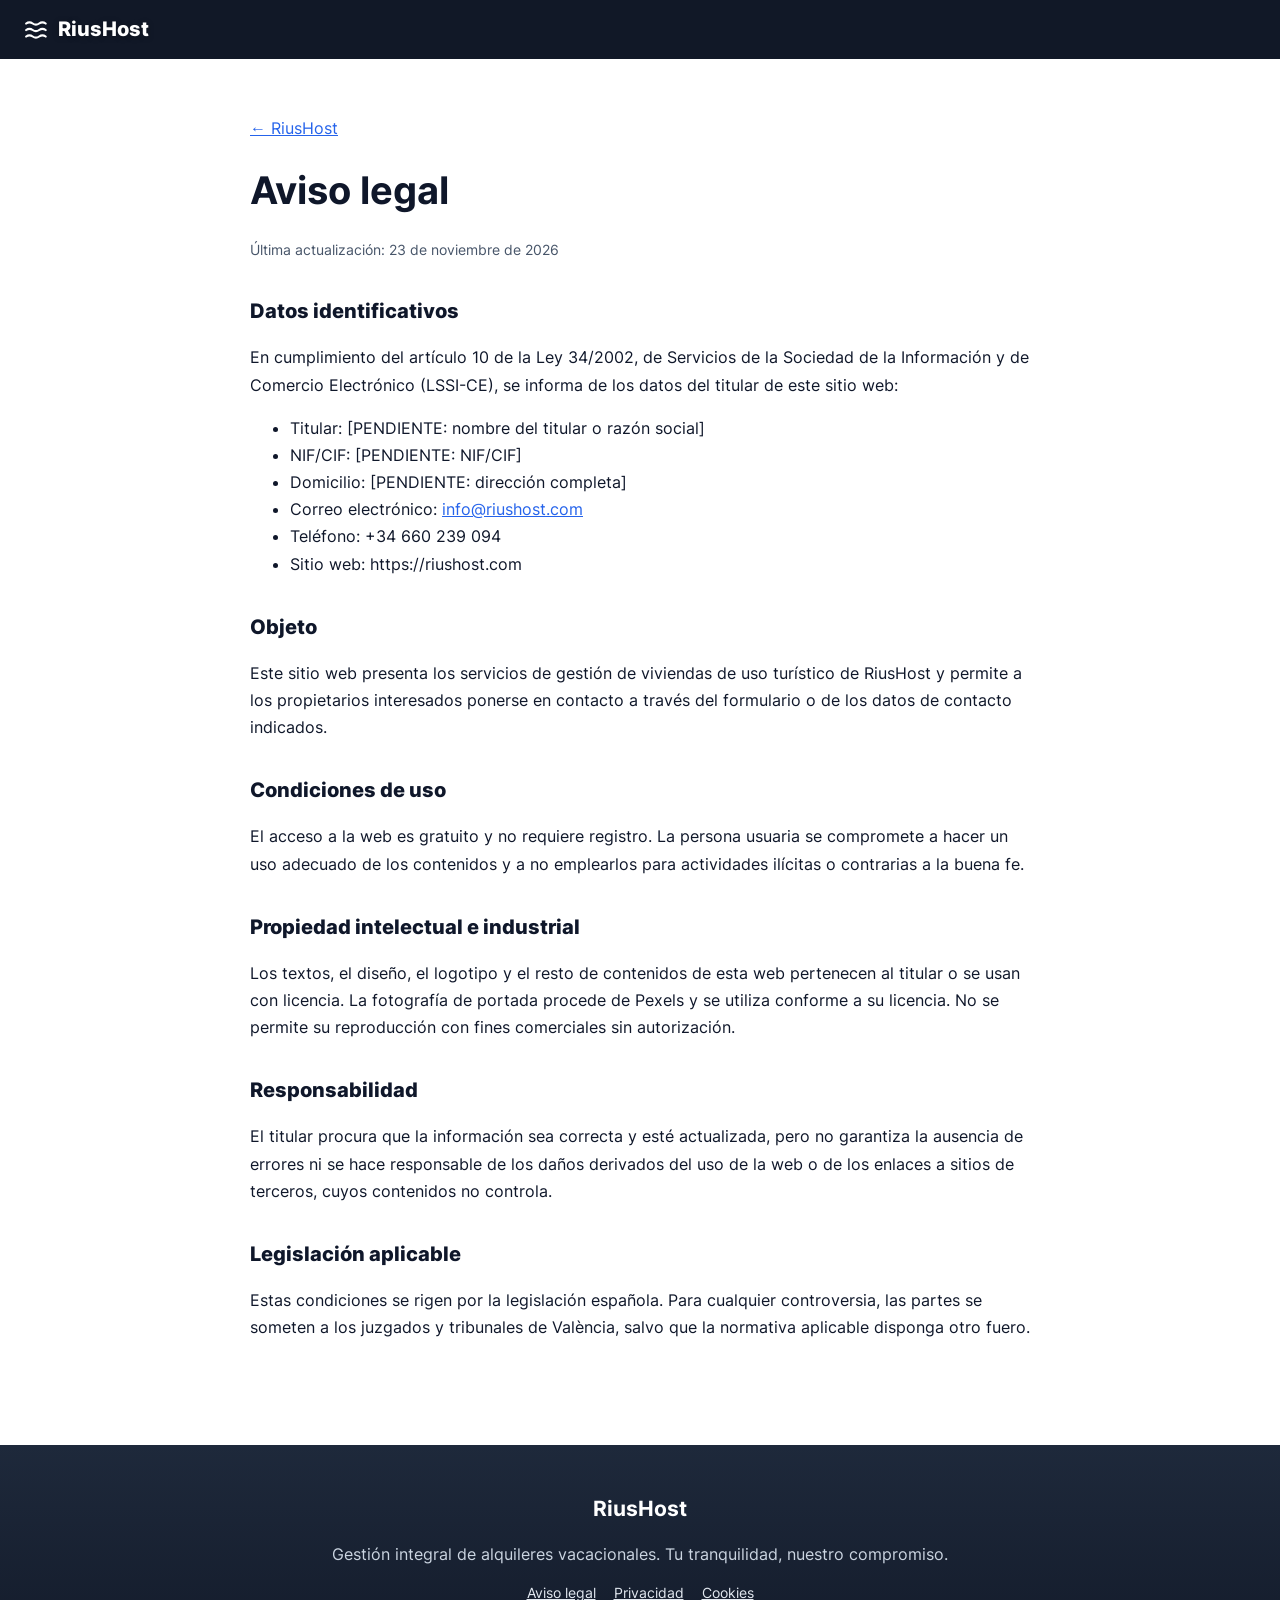
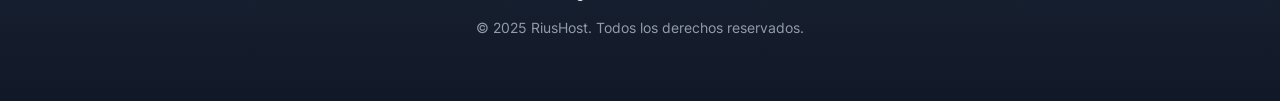
==== aviso-legal/index.html @ 0f1dc94e "Añade alemán, URL por idioma, preguntas frecuentes y páginas legales - Páginas pregeneradas por idio" ====
<!doctype html>
<html lang="es">
<head>
  <meta charset="UTF-8" />
  <meta name="viewport" content="width=device-width, initial-scale=1.0" />
  <title>Aviso legal · RiusHost</title>
  <meta name="description" content="Aviso legal de RiusHost." />
  <link rel="canonical" href="https://riushost.com/aviso-legal/" />

  <meta property="og:type" content="website" />
  <meta property="og:title" content="Aviso legal · RiusHost" />
  <meta property="og:description" content="Aviso legal de RiusHost." />
  <meta property="og:url" content="https://riushost.com/aviso-legal/" />
  <meta property="og:image" content="https://riushost.com/assets/hero.jpg" />
  <link rel="icon" href="/assets/favicon.svg" type="image/svg+xml" />
  <link rel="preload" href="/assets/fonts/inter-latin-400-normal.woff2" as="font" type="font/woff2" crossorigin />
  <link rel="stylesheet" href="/assets/styles.css" />
</head>
<body class="legal-page">
  <header class="topbar solid" id="top">
    <a class="brand" href="/" aria-label="RiusHost">
      <svg viewBox="0 0 24 24" width="26" height="26" aria-hidden="true"><path d="M2 6c2-1.5 4-1.5 6 0s4 1.5 6 0 4-1.5 6 0M2 12c2-1.5 4-1.5 6 0s4 1.5 6 0 4-1.5 6 0M2 18c2-1.5 4-1.5 6 0s4 1.5 6 0 4-1.5 6 0" fill="none" stroke="currentColor" stroke-width="2" stroke-linecap="round"/></svg>
      <span>RiusHost</span>
    </a>



  </header>

  <main class="section">
    <div class="wrap narrow legal">
      <p><a href="/">← RiusHost</a></p>
      <h1>Aviso legal</h1>
      <p class="small">Última actualización: 23 de noviembre de 2026</p>
        <h2>Datos identificativos</h2>
        <p>En cumplimiento del artículo 10 de la Ley 34/2002, de Servicios de la Sociedad de la Información y de Comercio Electrónico (LSSI-CE), se informa de los datos del titular de este sitio web:</p>
        <ul><li>Titular: [PENDIENTE: nombre del titular o razón social]</li><li>NIF/CIF: [PENDIENTE: NIF/CIF]</li><li>Domicilio: [PENDIENTE: dirección completa]</li><li>Correo electrónico: <a href="mailto:info@riushost.com">info@riushost.com</a></li><li>Teléfono: +34 660 239 094</li><li>Sitio web: https://riushost.com</li></ul>
        <h2>Objeto</h2>
        <p>Este sitio web presenta los servicios de gestión de viviendas de uso turístico de RiusHost y permite a los propietarios interesados ponerse en contacto a través del formulario o de los datos de contacto indicados.</p>
        <h2>Condiciones de uso</h2>
        <p>El acceso a la web es gratuito y no requiere registro. La persona usuaria se compromete a hacer un uso adecuado de los contenidos y a no emplearlos para actividades ilícitas o contrarias a la buena fe.</p>
        <h2>Propiedad intelectual e industrial</h2>
        <p>Los textos, el diseño, el logotipo y el resto de contenidos de esta web pertenecen al titular o se usan con licencia. La fotografía de portada procede de Pexels y se utiliza conforme a su licencia. No se permite su reproducción con fines comerciales sin autorización.</p>
        <h2>Responsabilidad</h2>
        <p>El titular procura que la información sea correcta y esté actualizada, pero no garantiza la ausencia de errores ni se hace responsable de los daños derivados del uso de la web o de los enlaces a sitios de terceros, cuyos contenidos no controla.</p>
        <h2>Legislación aplicable</h2>
        <p>Estas condiciones se rigen por la legislación española. Para cualquier controversia, las partes se someten a los juzgados y tribunales de València, salvo que la normativa aplicable disponga otro fuero.</p>
    </div>
  </main>
  <footer class="footer">
    <div class="wrap">
      <strong>RiusHost</strong>
      <p>Gestión integral de alquileres vacacionales. Tu tranquilidad, nuestro compromiso.</p>
      <nav class="legal-links" aria-label="Legal">
        <a href="/aviso-legal/">Aviso legal</a>
        <a href="/privacidad/">Privacidad</a>
        <a href="/cookies/">Cookies</a>
      </nav>
      <p class="small">© 2025 RiusHost. Todos los derechos reservados.</p>
    </div>
  </footer>

</body>
</html>
---- assets/styles.css ----
@font-face { font-family: Inter; font-style: normal; font-weight: 400; font-display: swap; src: url(/assets/fonts/inter-latin-400-normal.woff2) format('woff2'); }
@font-face { font-family: Inter; font-style: normal; font-weight: 500; font-display: swap; src: url(/assets/fonts/inter-latin-500-normal.woff2) format('woff2'); }
@font-face { font-family: Inter; font-style: normal; font-weight: 600; font-display: swap; src: url(/assets/fonts/inter-latin-600-normal.woff2) format('woff2'); }
@font-face { font-family: Inter; font-style: normal; font-weight: 700; font-display: swap; src: url(/assets/fonts/inter-latin-700-normal.woff2) format('woff2'); }
@font-face { font-family: Inter; font-style: normal; font-weight: 800; font-display: swap; src: url(/assets/fonts/inter-latin-800-normal.woff2) format('woff2'); }
:root {
  --ink: #0f172a;
  --muted: #475569;
  --line: #e2e8f0;
  --bg: #ffffff;
  --bg-alt: #f0f7ff;
  --brand: #0ea5e9;
  --brand-2: #2563eb;
  --navy: #111827;
  --radius: 16px;
}
* { box-sizing: border-box; }
html { scroll-behavior: smooth; }
body { margin: 0; font-family: Inter, -apple-system, BlinkMacSystemFont, "Segoe UI", sans-serif; color: var(--ink); background: var(--bg); line-height: 1.55; }
img { max-width: 100%; display: block; }
a { color: var(--brand-2); }

.topbar { position: fixed; inset: 0 0 auto 0; z-index: 10; display: flex; align-items: center; gap: 16px; padding: 14px 24px; color: #fff; background: linear-gradient(to bottom, rgba(15,23,42,.45), rgba(15,23,42,0)); }
.brand { display: flex; align-items: center; gap: 8px; color: #fff; text-decoration: none; font-weight: 800; font-size: 1.25rem; text-shadow: 0 1px 6px rgba(0,0,0,.3); }
.nav { display: flex; gap: 22px; margin-left: auto; }
.nav a { color: #fff; text-decoration: none; font-weight: 500; text-shadow: 0 1px 6px rgba(0,0,0,.3); }
.nav a:hover { text-decoration: underline; }
.langs { display: flex; gap: 2px; padding: 3px; border-radius: 999px; background: rgba(255,255,255,.2); backdrop-filter: blur(6px); }
.langs a { color: #fff; text-decoration: none; font: 600 .75rem Inter, sans-serif; padding: 6px 9px; border-radius: 999px; }
.langs a:hover { background: rgba(255,255,255,.18); }
.langs a[aria-current="true"] { background: #fff; color: var(--brand-2); }
.topbar { transition: background .25s, box-shadow .25s; }
.topbar.scrolled { background: rgba(15,23,42,.92); box-shadow: 0 4px 18px rgba(0,0,0,.18); backdrop-filter: blur(6px); }
.topbar.solid { position: sticky; background: var(--navy); }
.nav-langs { display: none; }
.menu-btn { display: none; border: 0; background: rgba(255,255,255,.2); color: #fff; padding: 8px; border-radius: 10px; cursor: pointer; }

.hero { position: relative; min-height: 92vh; display: grid; place-items: center; text-align: center; color: #fff; overflow: hidden; background: #7aa7c7; }
.hero-img { position: absolute; inset: 0; width: 100%; height: 100%; object-fit: cover; object-position: center 65%; }
.hero-overlay { position: absolute; inset: 0; background:
  radial-gradient(ellipse 70% 55% at 50% 52%, rgba(8,18,38,.55), rgba(8,18,38,0) 75%),
  linear-gradient(180deg, rgba(8,18,38,.45) 0%, rgba(8,18,38,.30) 35%, rgba(8,18,38,.55) 100%); }
.hero-content { position: relative; max-width: 860px; padding: 120px 20px 60px; }
.hero h1 { font-size: clamp(2.1rem, 5.5vw, 4rem); line-height: 1.08; margin: 0 0 18px; font-weight: 800; text-wrap: balance; text-shadow: 0 2px 4px rgba(0,0,0,.35), 0 4px 24px rgba(0,0,0,.4); }
.hero p { font-size: clamp(1.05rem, 2vw, 1.3rem); font-weight: 500; margin: 0 auto 30px; max-width: 640px; text-shadow: 0 1px 2px rgba(0,0,0,.55), 0 2px 18px rgba(0,0,0,.45); }

.btn { display: inline-block; border: 0; cursor: pointer; padding: 14px 30px; border-radius: 999px; color: #fff; font: 700 1rem Inter, sans-serif; text-decoration: none; background: linear-gradient(90deg, var(--brand), var(--brand-2)); box-shadow: 0 10px 24px rgba(37,99,235,.35); transition: transform .15s; }
.btn:hover { transform: translateY(-2px); }
.btn:disabled { opacity: .6; cursor: wait; }

.section { padding: 88px 0; }
.section.alt { background: linear-gradient(180deg, #fff, var(--bg-alt)); }
.wrap { max-width: 1160px; margin: 0 auto; padding: 0 20px; }
h2 { font-size: clamp(1.8rem, 3.5vw, 2.6rem); text-align: center; margin: 0 0 10px; font-weight: 800; }
h2.mt { margin-top: 88px; }
.lead { text-align: center; color: var(--muted); font-size: 1.1rem; max-width: 680px; margin: 0 auto 44px; }

.grid { display: grid; gap: 22px; }
.grid-3 { grid-template-columns: repeat(3, 1fr); }
.grid-4 { grid-template-columns: repeat(4, 1fr); }
.grid-2 { grid-template-columns: repeat(2, 1fr); max-width: 900px; margin: 0 auto; }
.card { background: #fff; border: 1px solid var(--line); border-radius: var(--radius); padding: 28px; box-shadow: 0 6px 20px rgba(15,23,42,.05); }
.card h3 { margin: 0 0 8px; font-size: 1.15rem; }
.card p { margin: 0; color: var(--muted); }
.icon { width: 52px; height: 52px; border-radius: 14px; display: grid; place-items: center; font-size: 1.5rem; margin-bottom: 16px; background: linear-gradient(135deg, #e0f2fe, #dbeafe); }
.benefit { text-align: center; }
.benefit .icon { margin: 0 auto 16px; }
.price { border-top: 4px solid var(--brand); }

.banner { margin-top: 56px; padding: 44px 28px; text-align: center; color: #fff; border-radius: 24px; background: linear-gradient(90deg, var(--brand), var(--brand-2)); }
.banner h3 { margin: 0 0 8px; font-size: clamp(1.4rem, 3vw, 2rem); }
.banner p { margin: 0; opacity: .95; }

.contact { display: grid; grid-template-columns: 1fr 1.4fr; gap: 24px; align-items: start; }
.contact-card dl { margin: 22px 0; }
.contact-card dt { font-weight: 600; margin-top: 12px; }
.contact-card dd { margin: 2px 0 0; }
.trust { font-style: italic; }
.form { display: grid; gap: 16px; }
.form label { display: grid; gap: 6px; font-weight: 600; font-size: .92rem; }
.form input, .form select, .form textarea { width: 100%; font: 400 1rem Inter, sans-serif; padding: 11px 12px; border: 1px solid #cbd5e1; border-radius: 10px; background: #fff; color: var(--ink); }
.form input:focus, .form select:focus, .form textarea:focus { outline: 2px solid var(--brand); outline-offset: 1px; }
.row { display: flex; gap: 8px; }
.row:not(.two) select { max-width: 45%; }
.row.two { display: grid; grid-template-columns: 1fr 1fr; gap: 16px; }
.status { margin: 0; font-weight: 600; }
.status.ok { color: #047857; }
.status.err { color: #b91c1c; }

.footer { background: linear-gradient(180deg, #1e293b, var(--navy)); color: #cbd5e1; text-align: center; padding: 48px 0; }
.footer strong { color: #fff; font-size: 1.3rem; }
.footer .small { font-size: .85rem; opacity: .7; }

@media (max-width: 960px) {
  .grid-3 { grid-template-columns: repeat(2, 1fr); }
  .grid-4 { grid-template-columns: repeat(2, 1fr); }
  .contact { grid-template-columns: 1fr; }
}
@media (max-width: 720px) {
  .topbar { padding: 12px 16px; gap: 10px; }
  .menu-btn { display: block; }
  .nav { display: none; position: absolute; top: 60px; right: 16px; flex-direction: column; gap: 4px; background: #fff; padding: 10px; border-radius: 12px; box-shadow: 0 12px 30px rgba(0,0,0,.15); }
  .nav.open { display: flex; }
  .nav a { color: var(--ink); text-shadow: none; padding: 8px 12px; }
  .langs { display: none; }
  .menu-btn { margin-left: auto; }
  .nav-langs { display: flex; flex-wrap: wrap; gap: 4px; border-top: 1px solid var(--line); margin-top: 6px; padding-top: 8px; }
  .nav .nav-langs a { padding: 6px 8px; font-size: .8rem; font-weight: 600; border-radius: 8px; }
  .nav .nav-langs a[aria-current="true"] { background: var(--bg-alt); color: var(--brand-2); }
  .grid-3, .grid-4, .grid-2, .row.two { grid-template-columns: 1fr; }
  .section { padding: 64px 0; }
  .wrap { padding: 0 16px; }
}
@media (max-width: 400px) {
  .brand span { display: none; }
}

/* Formulario: etiquetas sueltas + casilla de privacidad */
.form > label { font-weight: 600; font-size: .92rem; margin-bottom: -10px; }
.field { display: grid; gap: 6px; }
.field label { font-weight: 600; font-size: .92rem; }
.form label.consent { display: flex; gap: 10px; align-items: flex-start; font-weight: 400; font-size: .9rem; color: var(--muted); margin: 0; }
.consent input { width: 18px; height: 18px; margin: 2px 0 0; flex: none; accent-color: var(--brand-2); }

/* Preguntas frecuentes */
.wrap.narrow { max-width: 820px; }
.faq { display: grid; gap: 12px; }
.faq details { background: #fff; border: 1px solid var(--line); border-radius: 12px; padding: 0 22px; }
.faq summary { cursor: pointer; list-style: none; padding: 18px 28px 18px 0; font-weight: 600; position: relative; }
.faq summary::-webkit-details-marker { display: none; }
.faq summary::after { content: "+"; position: absolute; right: 0; top: 14px; font-size: 1.4rem; color: var(--brand-2); }
.faq details[open] summary::after { content: "–"; }
.faq details p { margin: 0 0 18px; color: var(--muted); }
.faq summary:focus-visible { outline: 2px solid var(--brand); outline-offset: 4px; border-radius: 6px; }

/* Pie y páginas legales */
.legal-links { display: flex; justify-content: center; flex-wrap: wrap; gap: 18px; margin: 10px 0; }
.legal-links a { color: #e2e8f0; font-size: .9rem; }
.legal { line-height: 1.7; }
.legal h1 { font-size: clamp(1.8rem, 4vw, 2.4rem); margin: 8px 0 4px; }
.legal h2 { text-align: left; font-size: 1.25rem; margin: 32px 0 8px; }
.legal .small { color: var(--muted); font-size: .9rem; }
.legal-page .section { padding-top: 40px; }
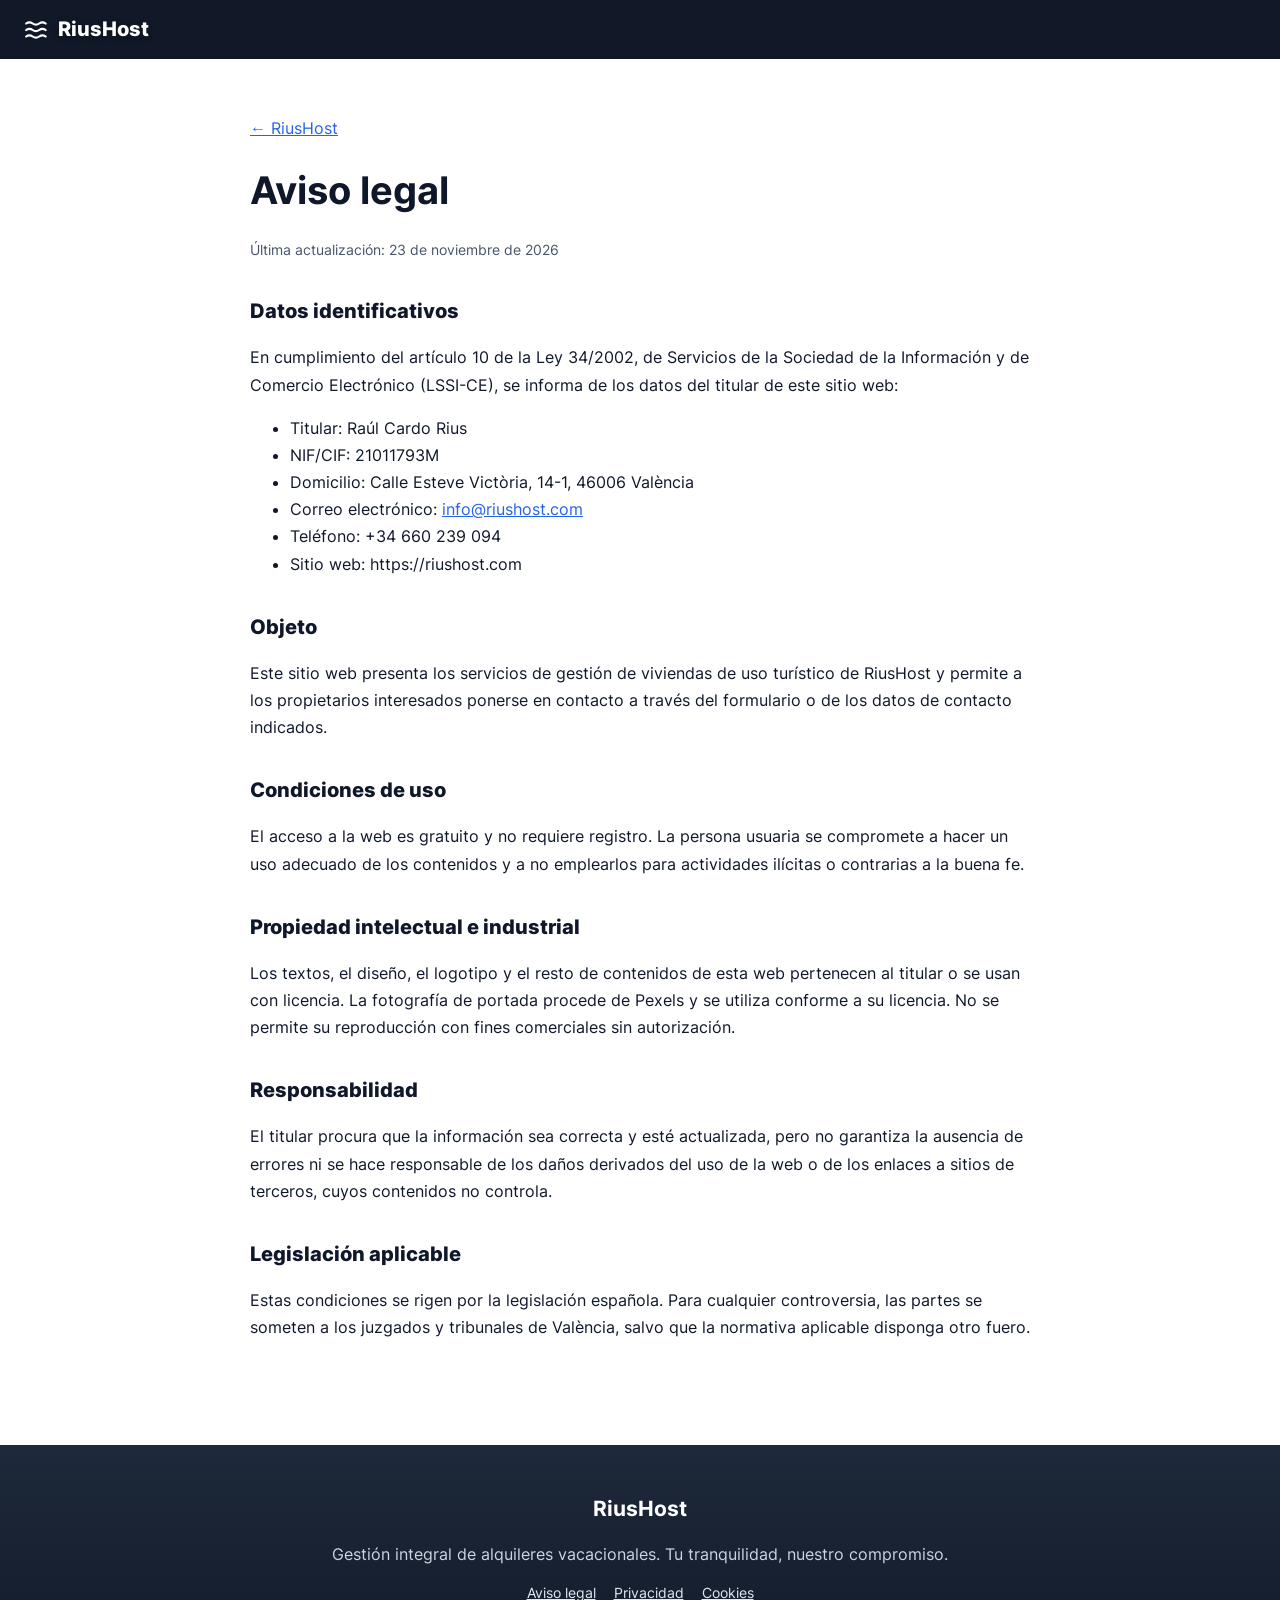
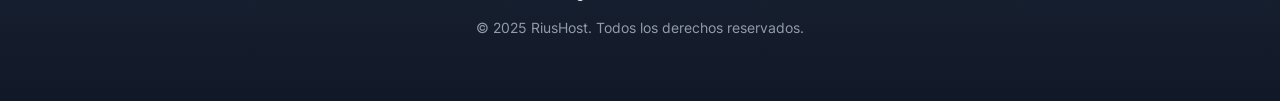
==== commit 1051539b: "Añade los datos del titular a las páginas legales Co-Authored-By: Claude Opus 5.5 <noreply@anthropic" ====
--- a/aviso-legal/index.html
+++ b/aviso-legal/index.html
@@ -34,7 +34,7 @@
       <p class="small">Última actualización: 23 de noviembre de 2026</p>
         <h2>Datos identificativos</h2>
         <p>En cumplimiento del artículo 10 de la Ley 34/2002, de Servicios de la Sociedad de la Información y de Comercio Electrónico (LSSI-CE), se informa de los datos del titular de este sitio web:</p>
-        <ul><li>Titular: [PENDIENTE: nombre del titular o razón social]</li><li>NIF/CIF: [PENDIENTE: NIF/CIF]</li><li>Domicilio: [PENDIENTE: dirección completa]</li><li>Correo electrónico: <a href="mailto:info@riushost.com">info@riushost.com</a></li><li>Teléfono: +34 660 239 094</li><li>Sitio web: https://riushost.com</li></ul>
+        <ul><li>Titular: Raúl Cardo Rius</li><li>NIF/CIF: 21011793M</li><li>Domicilio: Calle Esteve Victòria, 14-1, 46006 València</li><li>Correo electrónico: <a href="mailto:info@riushost.com">info@riushost.com</a></li><li>Teléfono: +34 660 239 094</li><li>Sitio web: https://riushost.com</li></ul>
         <h2>Objeto</h2>
         <p>Este sitio web presenta los servicios de gestión de viviendas de uso turístico de RiusHost y permite a los propietarios interesados ponerse en contacto a través del formulario o de los datos de contacto indicados.</p>
         <h2>Condiciones de uso</h2>
